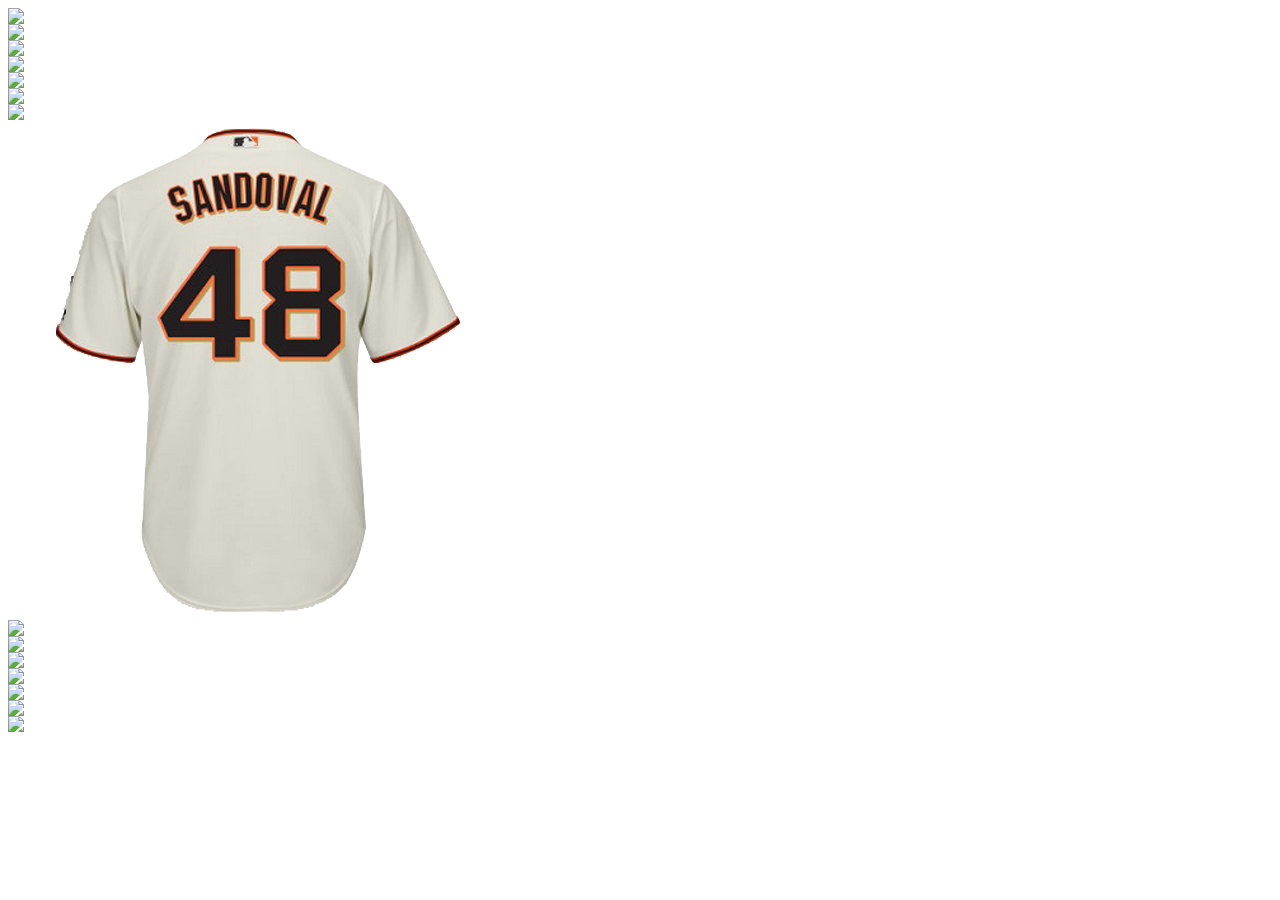
==== part2.html @ 3dca14c8 "Add files via upload" ====
<html>

	<head>
		<meta charset="utf-8">
		<meta name="viewport" content="width=device-width, initial-scale=1">
		<title>FIND THE ODD ONE OUT</title>
		<link rel="stylesheet" href="style.css" />
	</head>

	<body>
			<!-- FIRST SLOT -->
			<div class="row center-content">
				<div class="block center-content">
					<img src="images/baseball.jpg" class="button make-small" onclick="checkPosition(this)"/>
				</div>
				<div class="red block center-content">
					<img src="images/s/smith.png" class="button restrict-img-size" onclick="checkPosition(this)"/>
				</div>
				<div class="blue block center-content">
					<img src="images/s/sanchez.png" class="button restrict-img-size" onclick="checkPosition(this)"/>
				</div>
				<div class="red block center-content">
					<img src="images/s/scherzer.png" class="button restrict-img-size" onclick="checkPosition(this)"/>
				</div>
				<div class="block center-content">
					<img src="images/baseball.jpg" class="button make-small" onclick="checkPosition(this)"/>
				</div>
			</div>
			<!-- SECOND SLOT -->
			<div class="row center-content">
				<div class="block center-content">
					<img src="images/mlb.png" class="button restrict-img-size" onclick="checkPosition(this)"/>
				</div>
				<div class="blue block center-content">
					<img src="images/s/schwarber.png" class="button restrict-img-size" onclick="checkPosition(this)"/>
				</div>
				<div class="red block center-content">
					<img src="images/s/sandoval.png" class="button restrict-img-size" onclick="checkPosition(this)"/>
				</div>
				<div class="blue block center-content">
					<img src="images/s/pujols.png" class="button restrict-img-size" onclick="checkPosition(this)"/>
				</div>
				<div class="block center-content">
					<img src="images/mlb.png" class="button restrict-img-size" onclick="checkPosition(this)"/>
				</div>
			</div>
			<!-- THIRD SLOT -->
			<div class="row center-content">
				<div class="block center-content">
					<img src="images/baseball.jpg" class="button make-small" onclick="checkPosition(this)"/>
				</div>
				<div class="red block center-content">
					<img src="images/s/seager.png" class="button restrict-img-size" onclick="checkPosition(this)"/>
				</div>
				<div class="blue block center-content">
					<img src="images/s/springer.png" class="button restrict-img-size" onclick="checkPosition(this)"/>
				</div>
				<div class="red block center-content">
					<img src="images/s/syndergaard.png" class="button restrict-img-size" onclick="checkPosition(this)"/>
				</div>
				<div class="block center-content">
					<img src="images/baseball.jpg" class="button make-small" onclick="checkPosition(this)"/>
				</div>
			</div>
		</div>		
		<script src="script.js"></script>
	</body>
	
</html>
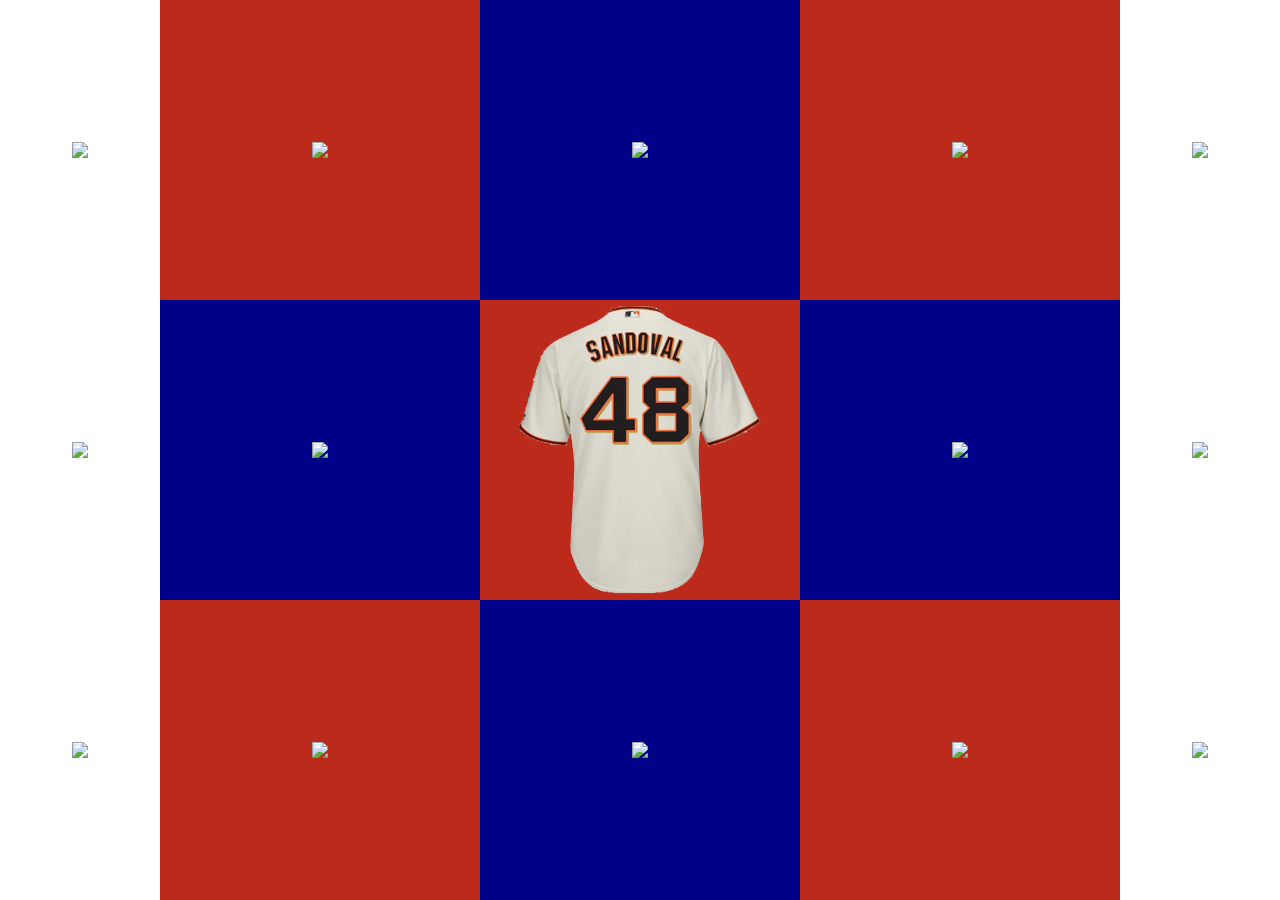
==== commit 7bc2bea3: "Add files via upload" ====
--- a/part2.html
+++ b/part2.html
@@ -10,56 +10,62 @@
 	<body>
 			<!-- FIRST SLOT -->
 			<div class="row center-content">
-				<div class="block center-content">
-					<img src="images/baseball.jpg" class="button make-small" onclick="checkPosition(this)"/>
+				<div class="out center-content">
+					<img src="images/baseball.jpg" class="button make-small" id="ball1b" onclick="checkPosition(this)"/>
 				</div>
-				<div class="red block center-content">
-					<img src="images/s/smith.png" class="button restrict-img-size" onclick="checkPosition(this)"/>
+					<div class="room">
+					<div class="red block center-content">
+						<img src="images/s/smith.png" class="button restrict-img-size" onclick="checkPosition(this)"/>
+					</div>
+					<div class="blue block center-content">
+						<img src="images/s/sanchez.png" class="button restrict-img-size" onclick="checkPosition(this)"/>
+					</div>
+					<div class="red block center-content">
+						<img src="images/s/scherzer.png" class="button restrict-img-size" onclick="checkPosition(this)"/>
+					</div>
 				</div>
-				<div class="blue block center-content">
-					<img src="images/s/sanchez.png" class="button restrict-img-size" onclick="checkPosition(this)"/>
-				</div>
-				<div class="red block center-content">
-					<img src="images/s/scherzer.png" class="button restrict-img-size" onclick="checkPosition(this)"/>
-				</div>
-				<div class="block center-content">
-					<img src="images/baseball.jpg" class="button make-small" onclick="checkPosition(this)"/>
+				<div class="out center-content">
+					<img src="images/baseball.jpg" class="button make-small" id="ball2b" onclick="checkPosition(this)"/>
 				</div>
 			</div>
 			<!-- SECOND SLOT -->
 			<div class="row center-content">
-				<div class="block center-content">
-					<img src="images/mlb.png" class="button restrict-img-size" onclick="checkPosition(this)"/>
+				<div class="out center-content">
+					<img src="images/mlb.png" class="button restrict-img-size" id="mlb1" onclick="checkPosition(this)"/>
 				</div>
-				<div class="blue block center-content">
-					<img src="images/s/schwarber.png" class="button restrict-img-size" onclick="checkPosition(this)"/>
+				<div class="room">
+					<div class="blue block center-content">
+						<img src="images/s/schwarber.png" class="button restrict-img-size" onclick="checkPosition(this)"/>
+					</div>
+					<div class="red block center-content">
+						<img src="images/s/sandoval.png" class="button restrict-img-size" onclick="checkPosition(this)"/>
+					</div>
+					<div class="blue block center-content">
+						<img src="images/s/pujols.png" class="button restrict-img-size" onclick="checkPosition(this)"/>
+					</div>
 				</div>
-				<div class="red block center-content">
-					<img src="images/s/sandoval.png" class="button restrict-img-size" onclick="checkPosition(this)"/>
-				</div>
-				<div class="blue block center-content">
-					<img src="images/s/pujols.png" class="button restrict-img-size" onclick="checkPosition(this)"/>
-				</div>
-				<div class="block center-content">
-					<img src="images/mlb.png" class="button restrict-img-size" onclick="checkPosition(this)"/>
+				<div class="out center-content">
+					<img src="images/mlb.png" class="button restrict-img-size" id="mlb2" onclick="checkPosition(this)"/>
 				</div>
 			</div>
 			<!-- THIRD SLOT -->
 			<div class="row center-content">
-				<div class="block center-content">
-					<img src="images/baseball.jpg" class="button make-small" onclick="checkPosition(this)"/>
+				<div class="out center-content">
+					<img src="images/baseball.jpg" class="button make-small" id="ball3b" onclick="checkPosition(this)"/>
 				</div>
-				<div class="red block center-content">
-					<img src="images/s/seager.png" class="button restrict-img-size" onclick="checkPosition(this)"/>
+				<div class="room">
+					<div class="red block center-content">
+						<img src="images/s/seager.png" class="button restrict-img-size" onclick="checkPosition(this)"/>
+					</div>
+					<div class="blue block center-content">
+						<img src="images/s/springer.png" class="button restrict-img-size" onclick="checkPosition(this)"/>
+					</div>
+					<div class="red block center-content">
+						<img src="images/s/syndergaard.png" class="button restrict-img-size" onclick="checkPosition(this)"/>
+					</div>
 				</div>
-				<div class="blue block center-content">
-					<img src="images/s/springer.png" class="button restrict-img-size" onclick="checkPosition(this)"/>
-				</div>
-				<div class="red block center-content">
-					<img src="images/s/syndergaard.png" class="button restrict-img-size" onclick="checkPosition(this)"/>
-				</div>
-				<div class="block center-content">
-					<img src="images/baseball.jpg" class="button make-small" onclick="checkPosition(this)"/>
+				<div class="out center-content">
+					<img src="images/baseball.jpg" class="button make-small" id="ball4b" onclick="checkPosition(this)"/>
 				</div>
 			</div>
 		</div>		
--- a/style.css
+++ b/style.css
@@ -0,0 +1,91 @@
+body {
+	width: 100%;
+	height: 100%;
+	margin: 0vh;
+	display: block;
+}
+
+h1 {
+	text-align: center
+}
+
+/* Use this class on the PARENT of whatever you are trying to center; remember that the PARENT tells the CHILD what to do! */
+/* NOTE: Centering content only works when the display property is "flex"! */
+.center-content {
+	display: flex;
+	align-items: center;
+	justify-content: center;
+}
+
+/* Use this class on your image to restrict the size so it stays completely within it's parent div */
+.restrict-img-size {
+	max-height: 99%;
+	max-width: 99%;
+}
+
+.make-small {
+	max-height: 25%;
+	max-width: 25%;
+}
+
+.room {
+	display: flex;
+	height: 100%;
+	width: 75%;
+}
+
+.out {
+	display: flex;
+	height: 100%;
+	width: calc(25%/2);
+}
+
+.block {
+	display: flex;
+	height: 100%;
+	width: calc(100%/3);
+}
+
+.row {
+	height: calc(100%/3);
+	width: 100%;
+	display: flex;
+}
+
+.pinstripe {
+background: repeating-linear-gradient(
+  to right,
+  #ffffff ,
+  #015fb5 2px,
+  #ffffff 10px,
+  #015fb5 2px
+);
+}
+
+.opaque {
+	opacity: 0.25;
+}
+
+.no-cursor:hover {
+	cursor: default;
+}
+
+.button:active {
+	transform: scale(0.95, 0.95);
+}
+
+.red {
+	background-color: #bb2a1a;
+}
+
+.white {
+	background-color: #ffffff;
+}
+
+.blue {
+	background-color: #000088;
+}
+
+.gray {
+	background-color: #E8DEDF;
+}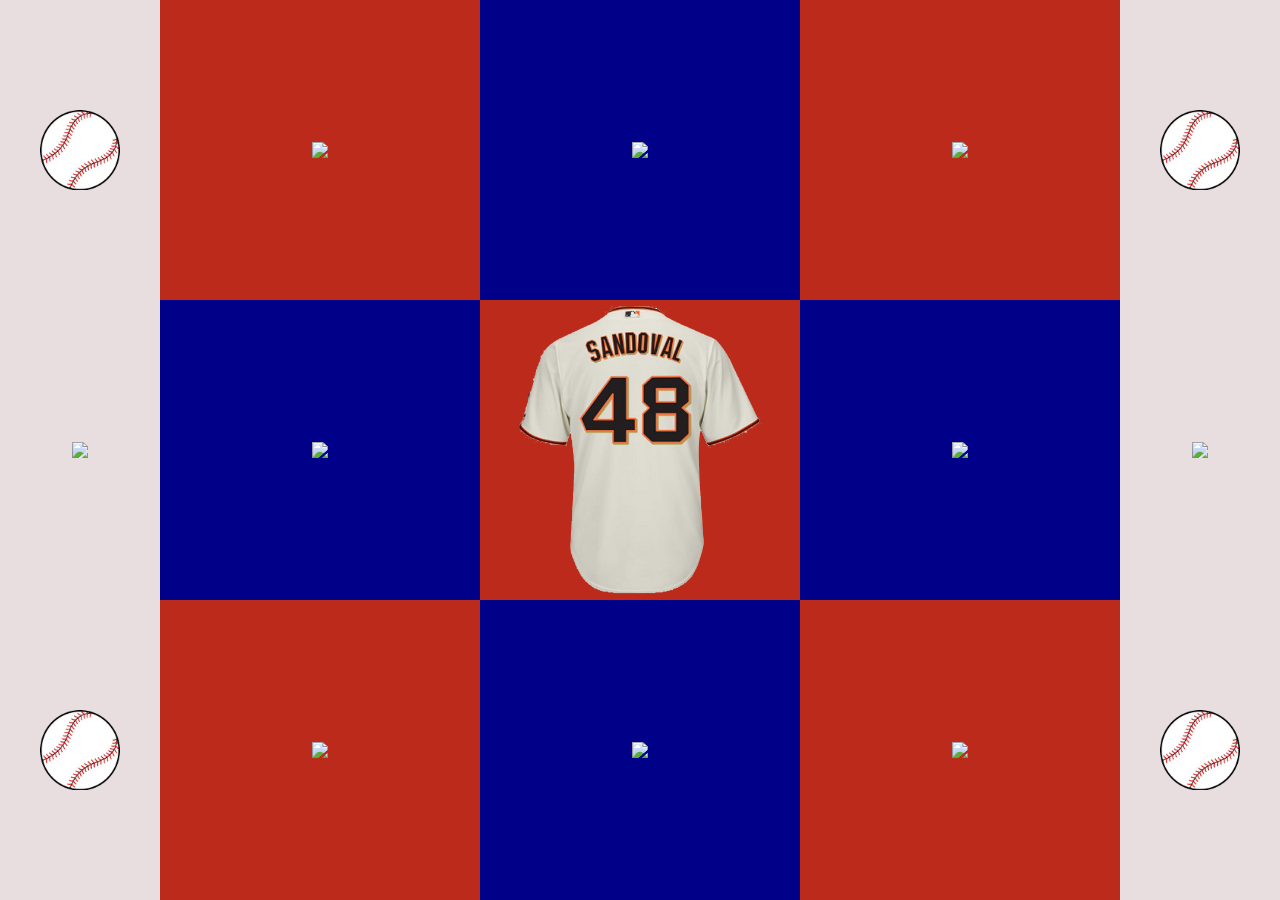
==== commit 0c2b5820: "Add files via upload" ====
--- a/part2.html
+++ b/part2.html
@@ -9,9 +9,9 @@
 
 	<body>
 			<!-- FIRST SLOT -->
-			<div class="row center-content">
+			<div class="row gray center-content">
 				<div class="out center-content">
-					<img src="images/baseball.jpg" class="button make-small" id="ball1b" onclick="checkPosition(this)"/>
+					<img src="images/baseball.png" class="button make-small" id="ball1b" onclick="checkPosition(this)"/>
 				</div>
 					<div class="room">
 					<div class="red block center-content">
@@ -24,14 +24,14 @@
 						<img src="images/s/scherzer.png" class="button restrict-img-size" onclick="checkPosition(this)"/>
 					</div>
 				</div>
-				<div class="out center-content">
-					<img src="images/baseball.jpg" class="button make-small" id="ball2b" onclick="checkPosition(this)"/>
+				<div class="out gray center-content">
+					<img src="images/baseball.png" class="button make-small" id="ball2b" onclick="checkPosition(this)"/>
 				</div>
 			</div>
 			<!-- SECOND SLOT -->
 			<div class="row center-content">
-				<div class="out center-content">
-					<img src="images/mlb.png" class="button restrict-img-size" id="mlb1" onclick="checkPosition(this)"/>
+				<div class="out gray center-content">
+					<img src="images/mlb.png" class="button restrict-img-size" id="mlb1" onclick="sHintReveal()"/>
 				</div>
 				<div class="room">
 					<div class="blue block center-content">
@@ -41,17 +41,17 @@
 						<img src="images/s/sandoval.png" class="button restrict-img-size" onclick="checkPosition(this)"/>
 					</div>
 					<div class="blue block center-content">
-						<img src="images/s/pujols.png" class="button restrict-img-size" onclick="checkPosition(this)"/>
+						<img src="images/s/pujols.png" class="button restrict-img-size" id="pujols" onclick="sWinner(this)"/>
 					</div>
 				</div>
-				<div class="out center-content">
-					<img src="images/mlb.png" class="button restrict-img-size" id="mlb2" onclick="checkPosition(this)"/>
+				<div class="out gray center-content">
+					<img src="images/mlb.png" class="button restrict-img-size" id="mlb2" onclick="sHintReveal()"/>
 				</div>
 			</div>
 			<!-- THIRD SLOT -->
 			<div class="row center-content">
-				<div class="out center-content">
-					<img src="images/baseball.jpg" class="button make-small" id="ball3b" onclick="checkPosition(this)"/>
+				<div class="out gray center-content">
+					<img src="images/baseball.png" class="button make-small" id="ball3b" onclick="checkPosition(this)"/>
 				</div>
 				<div class="room">
 					<div class="red block center-content">
@@ -64,8 +64,8 @@
 						<img src="images/s/syndergaard.png" class="button restrict-img-size" onclick="checkPosition(this)"/>
 					</div>
 				</div>
-				<div class="out center-content">
-					<img src="images/baseball.jpg" class="button make-small" id="ball4b" onclick="checkPosition(this)"/>
+				<div class="out gray center-content">
+					<img src="images/baseball.png" class="button make-small" id="ball4b" onclick="checkPosition(this)"/>
 				</div>
 			</div>
 		</div>		
--- a/style.css
+++ b/style.css
@@ -24,8 +24,8 @@
 }
 
 .make-small {
-	max-height: 25%;
-	max-width: 25%;
+	max-height: 50%;
+	max-width: 50%;
 }
 
 .room {
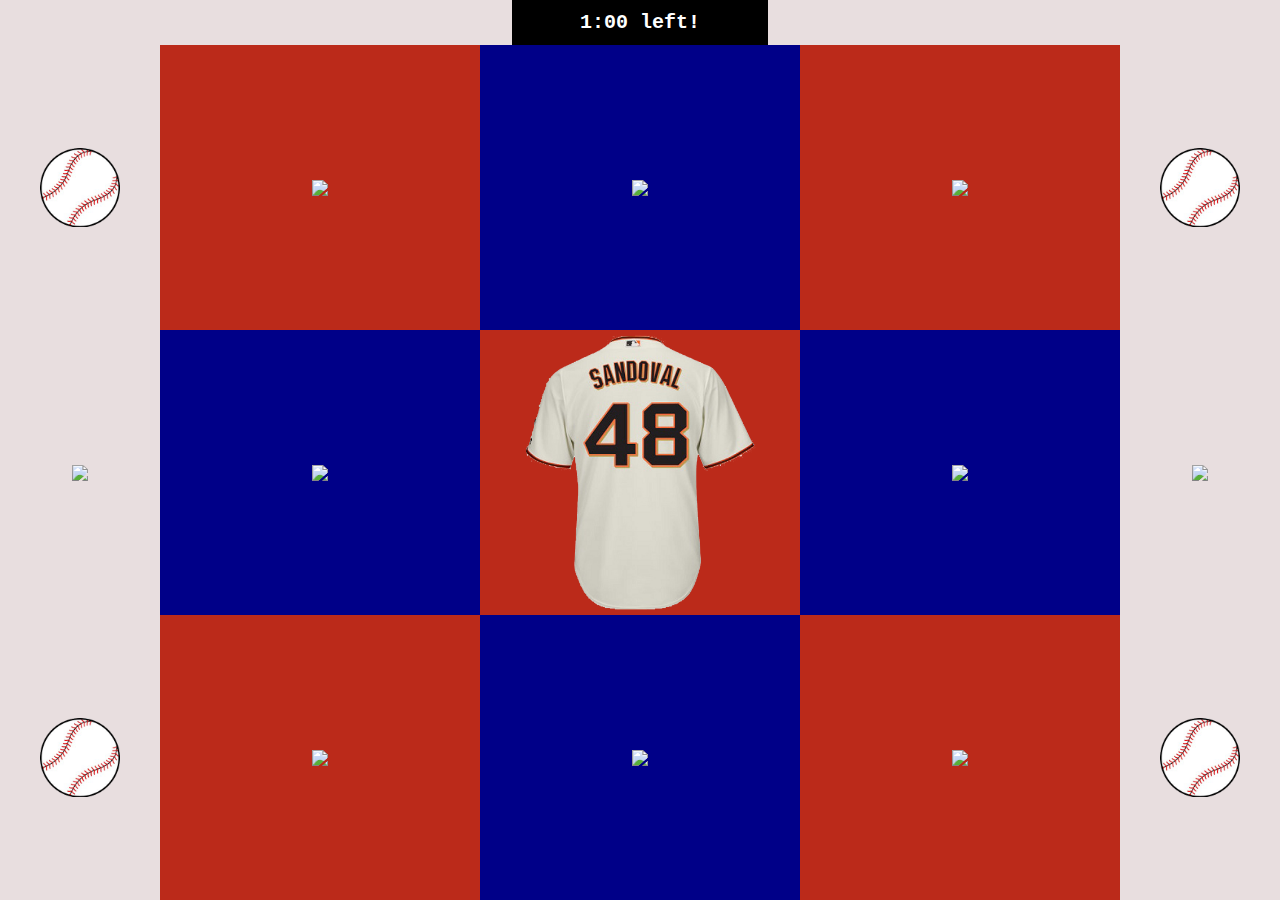
==== commit b227cf4f: "Add files via upload" ====
--- a/part2.html
+++ b/part2.html
@@ -7,65 +7,71 @@
 		<link rel="stylesheet" href="style.css" />
 	</head>
 
-	<body>
+	<body onload="sRoomStart()">
+			<embed src="sounds/charge.wav" id="mlbstart" width="180" height="90" loop="false" autostart="true" hidden="true" />
 			<!-- FIRST SLOT -->
-			<div class="row gray center-content">
+			<div class="countdown center-content">
+				<div class="timer-text"><span id="time">1:00</span> left!</div>
+				</div>
+			</div>
+			<div class="s-row gray center-content">
 				<div class="out center-content">
-					<img src="images/baseball.png" class="button make-small" id="ball1b" onclick="checkPosition(this)"/>
+					<img src="images/baseball.png" class="button make-small" id="ball1b" onclick=""/>
 				</div>
-					<div class="room">
+				<div class="room">
 					<div class="red block center-content">
-						<img src="images/s/smith.png" class="button restrict-img-size" onclick="checkPosition(this)"/>
+						<img src="images/s/smith.png" class="button restrict-img-size" onclick="checkPosition()"/>
 					</div>
 					<div class="blue block center-content">
-						<img src="images/s/sanchez.png" class="button restrict-img-size" onclick="checkPosition(this)"/>
+						<img src="images/s/sanchez.png" class="button restrict-img-size" onclick="checkPosition()"/>
 					</div>
 					<div class="red block center-content">
-						<img src="images/s/scherzer.png" class="button restrict-img-size" onclick="checkPosition(this)"/>
+						<img src="images/s/scherzer.png" class="button restrict-img-size" onclick="checkPosition()"/>
 					</div>
 				</div>
 				<div class="out gray center-content">
-					<img src="images/baseball.png" class="button make-small" id="ball2b" onclick="checkPosition(this)"/>
+					<img src="images/baseball.png" class="button make-small" id="ball2b" onclick=""/>
+				</div>
 				</div>
 			</div>
 			<!-- SECOND SLOT -->
-			<div class="row center-content">
+			<div class="s-row center-content">
 				<div class="out gray center-content">
-					<img src="images/mlb.png" class="button restrict-img-size" id="mlb1" onclick="sHintReveal()"/>
+					<img src="images/mlb.png" class="zoom button hint-size" id="mlb1" onclick="sHintReveal(this)"/>
 				</div>
 				<div class="room">
 					<div class="blue block center-content">
-						<img src="images/s/schwarber.png" class="button restrict-img-size" onclick="checkPosition(this)"/>
+						<img src="images/s/schwarber.png" class="button restrict-img-size" onclick="checkPosition()"/>
 					</div>
 					<div class="red block center-content">
-						<img src="images/s/sandoval.png" class="button restrict-img-size" onclick="checkPosition(this)"/>
+						<img src="images/s/sandoval.png" class="button restrict-img-size" onclick="checkPosition()"/>
 					</div>
 					<div class="blue block center-content">
 						<img src="images/s/pujols.png" class="button restrict-img-size" id="pujols" onclick="sWinner(this)"/>
 					</div>
 				</div>
 				<div class="out gray center-content">
-					<img src="images/mlb.png" class="button restrict-img-size" id="mlb2" onclick="sHintReveal()"/>
+					<img src="images/mlb.png" class="zoom button hint-size" id="mlb2" onclick="sHintReveal(this)"/>
 				</div>
 			</div>
 			<!-- THIRD SLOT -->
-			<div class="row center-content">
+			<div class="s-row center-content">
 				<div class="out gray center-content">
-					<img src="images/baseball.png" class="button make-small" id="ball3b" onclick="checkPosition(this)"/>
+					<img src="images/baseball.png" class="button make-small" id="ball3b" onclick=""/>
 				</div>
 				<div class="room">
 					<div class="red block center-content">
-						<img src="images/s/seager.png" class="button restrict-img-size" onclick="checkPosition(this)"/>
+						<img src="images/s/seager.png" class="button restrict-img-size" onclick="checkPosition()"/>
 					</div>
 					<div class="blue block center-content">
-						<img src="images/s/springer.png" class="button restrict-img-size" onclick="checkPosition(this)"/>
+						<img src="images/s/springer.png" class="button restrict-img-size" onclick="checkPosition()"/>
 					</div>
 					<div class="red block center-content">
-						<img src="images/s/syndergaard.png" class="button restrict-img-size" onclick="checkPosition(this)"/>
+						<img src="images/s/syndergaard.png" class="button restrict-img-size" onclick="checkPosition()"/>
 					</div>
 				</div>
 				<div class="out gray center-content">
-					<img src="images/baseball.png" class="button make-small" id="ball4b" onclick="checkPosition(this)"/>
+					<img src="images/baseball.png" class="button make-small" id="ball4b" onclick=""/>
 				</div>
 			</div>
 		</div>		
--- a/style.css
+++ b/style.css
@@ -3,7 +3,10 @@
 	height: 100%;
 	margin: 0vh;
 	display: block;
+	background-color: #E8DEDF;
+
 }
+
 
 h1 {
 	text-align: center
@@ -23,15 +26,46 @@
 	max-width: 99%;
 }
 
+.hint-size {
+	max-height: 95%;
+	max-width: 95%;
+}
+
 .make-small {
 	max-height: 50%;
 	max-width: 50%;
+}
+
+.countdown{
+	background-color:black;
+	width: 20%;
+	height:5%;
+	margin-left:40%; 
+	margin-right:40%;
+}
+
+.timer-text{
+	color:white;
+	font-family:Courier New;
+	font-weight:bold;
+	font-size:20px;
+}
+
+.zoom {
+	transition: transform .2s; /* Animation */
+}
+.zoom:hover {
+  transform: scale(1.05); /* (150% zoom - Note: if the zoom is too large, it will go outside of the viewport) */
 }
 
 .room {
 	display: flex;
 	height: 100%;
 	width: 75%;
+}
+
+.opaque {
+	opacity: 0.75;
 }
 
 .out {
@@ -51,6 +85,13 @@
 	width: 100%;
 	display: flex;
 }
+
+.s-row {
+	height: calc(95%/3);
+	width: 100%;
+	display: flex;
+}
+
 
 .pinstripe {
 background: repeating-linear-gradient(
@@ -88,4 +129,19 @@
 
 .gray {
 	background-color: #E8DEDF;
+}
+.congratsbody {
+	color: #fff;
+	background: #d61e26;
+	overflow: hidden;
+}
+
+.congrats {
+	position: relative;
+	width: 100%;
+	height: 100%;
+	text-align: center;
+	margin: 0 auto;
+	left: 0;
+	right: 0;
 }